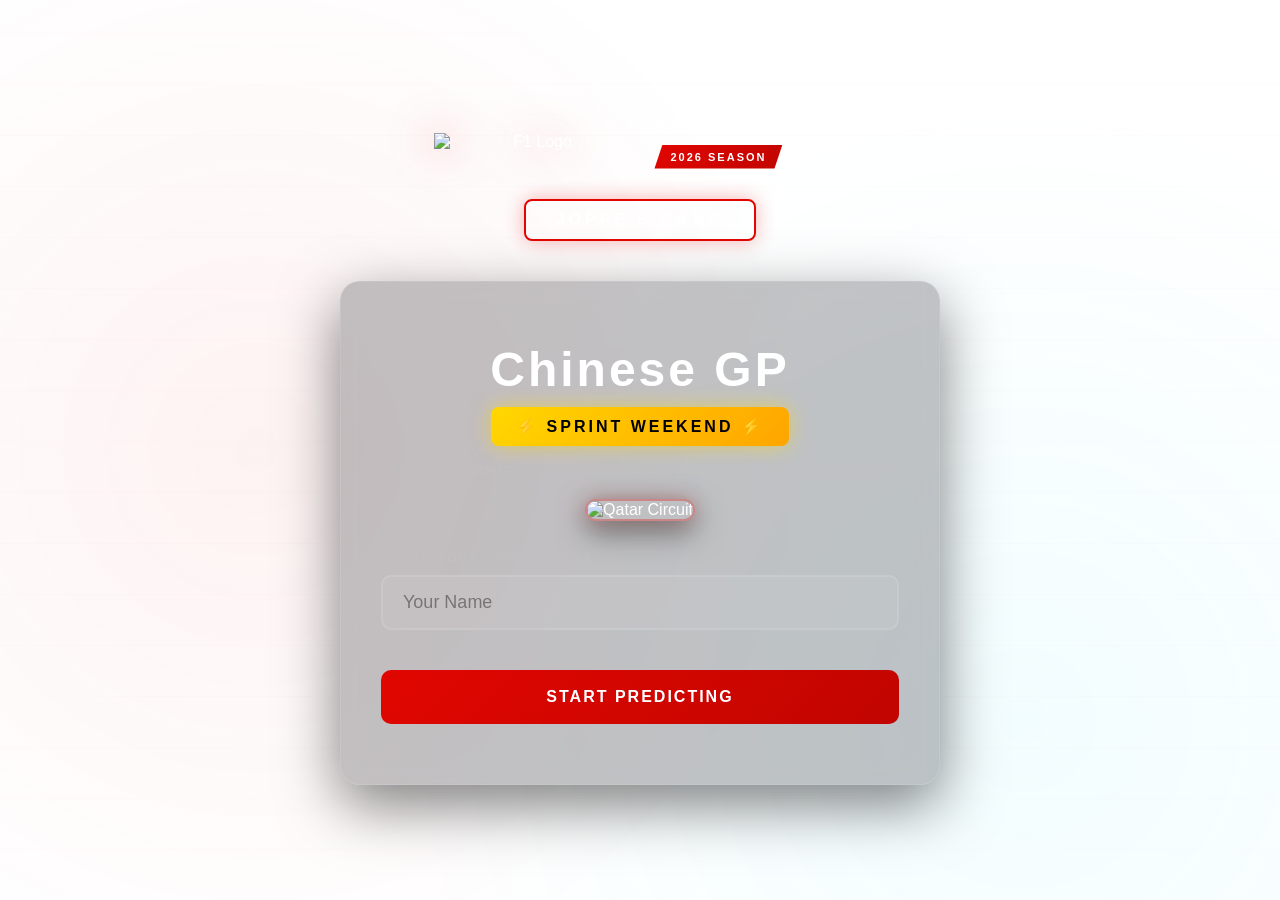
==== sprint-weekend/index.html @ e31f6240 "Update index.html" ====
<!DOCTYPE html>
<html lang="en">
<head>
    <meta charset="UTF-8">
    <meta name="viewport" content="width=device-width, initial-scale=1.0, maximum-scale=5.0, user-scalable=yes">
    <meta name="theme-color" content="#E10600">
    <meta name="description" content="QATAR Grand Prix Sprint Weekend Prediction Challenge">
    <title>Chinese GP - F1 Sprint Weekend Predictions</title>
    <link rel="stylesheet" href="styles.css">
</head>
<body>
    <div class="background-overlay"></div>
    <div class="racing-lines"></div>
    
    <div class="container">
        <!-- Welcome Screen -->
        <div class="screen active" id="welcomeScreen">
            <div class="logo-container">
                <div class="f1-header">
                    <img src="../F1.svg.png" alt="F1 Logo" class="f1-logo-img">
                    <div class="f1-logo">
                        <span class="prediction-text">PREDICTION</span>
                        <div class="season-badge">2026 SEASON</div>
                    </div>
                </div>
                <div class="gang-badge">JOPPE'S GANG</div>
            </div>
            
            <div class="welcome-card">
                <h1 class="glitch" data-text="QATAR GP">Chinese GP</h1>
                <div class="sprint-badge">⚡ SPRINT WEEKEND ⚡</div>
                <p class="subtitle">Enter your predictions for the Chinese GP. Lando sucks of mao zedick</p>
                <div class="circuit-image-container">
                    <img src="WhatsApp Image 2026-03-04 at 1.51.54 PM.jpeg" alt="Qatar Circuit" class="circuit-image">
                </div>
                
                <div class="input-group">
                    <label for="participantName">ENTER YOUR NAME CHIGGA</label>
                    <input type="text" id="participantName" placeholder="Your Name" autocomplete="off" required>
                    <div class="input-underline"></div>
                </div>
                
                <button class="btn-primary" onclick="startPrediction()">
                    <span>START PREDICTING</span>
                    <div class="btn-glow"></div>
                </button>
            </div>
        </div>

        <!-- Prediction Form Screen -->
        <div class="screen" id="predictionScreen">
            <div class="header">
                <div class="participant-info">
                    <span class="label">CHIGGA:</span>
                    <span class="name" id="displayName"></span>
                </div>
                <div class="progress-bar">
                    <div class="progress-fill" id="progressFill"></div>
                </div>
            </div>

            <!-- Tab Navigation -->
            <div class="tab-navigation">
                <button class="tab-btn active" data-tab="sprint" onclick="switchTab('sprint')">
                    <span class="tab-icon">⚡</span>
                    <span class="tab-text">SPRINT</span>
                </button>
                <button class="tab-btn" data-tab="race" onclick="switchTab('race')">
                    <span class="tab-icon">🏁</span>
                    <span class="tab-text">MAIN RACE</span>
                </button>
            </div>

            <!-- Question Navigation Bar -->
            <div class="question-nav-container">
                <div class="question-nav-scroll">
                    <div class="question-nav" id="questionNav"></div>
                </div>
            </div>

            <div class="form-content">
                <div class="question-card" id="questionCard">
                    <div class="question-number" id="questionNumber"></div>
                    <h2 class="question-title" id="questionTitle"></h2>
                    
                    <div class="drivers-grid" id="driversGrid"></div>
                    <div class="time-input-container" id="timeInputContainer" style="display: none;">
                        <div class="fixed-time-input">
                            <span class="time-prefix">1:</span>
                            <input type="text" id="timeInputSeconds" placeholder="12" maxlength="2" pattern="\d{2}">
                            <span class="time-dot">.</span>
                            <input type="text" id="timeInputMilliseconds" placeholder="246" maxlength="3" pattern="\d{3}">
                        </div>
                    </div>
                </div>

                <div class="navigation-buttons">
                    <button class="btn-secondary" id="prevBtn" onclick="previousQuestion()" style="display: none;">
                        <span>← PREVIOUS</span>
                    </button>
                    <button class="btn-primary" id="nextBtn" onclick="nextQuestion()">
                        <span id="nextBtnText">NEXT →</span>
                        <div class="btn-glow"></div>
                    </button>
                </div>
            </div>
        </div>

        <!-- Success Screen -->
        <div class="screen" id="successScreen">
            <div class="success-animation">
                <div class="checkered-flag">🏁</div>
                <h1 class="success-title">PREDICTIONS SUBMITTED!</h1>
                <p class="success-message">Your sprint weekend predictions have been recorded for the Chinese Grand Prix, Go Back to wanking ya twink ass chigger.</p>
                <p class="success-message">Good luck, hope you dont get fucked by a black guy - <span id="successName"></span> nigger.</p>
            </div>
        </div>
    </div>

    <script src="script.js"></script>
</body>
</html>
---- sprint-weekend/styles.css ----
* {
    margin: 0;
    padding: 0;
    box-sizing: border-box;
}

:root {
    --f1-red: #E10600;
    --f1-dark: #15151E;
    --f1-darker: #0A0A0F;
    --f1-light: #FFFFFF;
    --f1-gray: #38383F;
    --f1-silver: #C0C0C0;
    --neon-red: #FF0040;
    --neon-blue: #00D9FF;
    --sprint-yellow: #FFD700;
}

body {
    font-family: 'Segoe UI', Tahoma, Geneva, Verdana, sans-serif;
    background: 
        linear-gradient(135deg, rgba(21, 21, 30, 0.6) 0%, rgba(10, 10, 15, 0.6) 100%),
        url('../facebook_Kim_Jong_Un_'in_tears'.jpeg');
    background: 
        -webkit-linear-gradient(135deg, rgba(21, 21, 30, 0.6) 0%, rgba(10, 10, 15, 0.6) 100%),
        url('../facebook_Kim_Jong_Un_'in_tears'.jpeg');
    background-size: cover;
    background-position: center;
    background-attachment: fixed;
    background-repeat: no-repeat;
    color: var(--f1-light);
    min-height: 100vh;
    min-height: -webkit-fill-available;
    overflow-x: hidden;
    position: relative;
    -webkit-font-smoothing: antialiased;
    -moz-osx-font-smoothing: grayscale;
    touch-action: manipulation;
}

html {
    height: -webkit-fill-available;
}

.background-overlay {
    position: fixed;
    top: 0;
    left: 0;
    width: 100%;
    height: 100%;
    background: 
        -webkit-radial-gradient(circle at 20% 50%, rgba(225, 6, 0, 0.05) 0%, transparent 50%),
        -webkit-radial-gradient(circle at 80% 80%, rgba(0, 217, 255, 0.05) 0%, transparent 50%);
    background: 
        radial-gradient(circle at 20% 50%, rgba(225, 6, 0, 0.05) 0%, transparent 50%),
        radial-gradient(circle at 80% 80%, rgba(0, 217, 255, 0.05) 0%, transparent 50%);
    z-index: -1;
    -webkit-animation: pulse 8s ease-in-out infinite;
    animation: pulse 8s ease-in-out infinite;
}

@-webkit-keyframes pulse {
    0%, 100% { opacity: 0.5; }
    50% { opacity: 0.8; }
}

@keyframes pulse {
    0%, 100% { opacity: 0.5; }
    50% { opacity: 0.8; }
}

.racing-lines {
    position: fixed;
    top: 0;
    left: 0;
    width: 100%;
    height: 100%;
    background-image: 
        -webkit-repeating-linear-gradient(
            0deg,
            transparent,
            transparent 50px,
            rgba(225, 6, 0, 0.01) 50px,
            rgba(225, 6, 0, 0.01) 51px
        );
    background-image: 
        repeating-linear-gradient(
            0deg,
            transparent,
            transparent 50px,
            rgba(225, 6, 0, 0.01) 50px,
            rgba(225, 6, 0, 0.01) 51px
        );
    z-index: -1;
    -webkit-animation: scroll-lines 20s linear infinite;
    animation: scroll-lines 20s linear infinite;
}

@-webkit-keyframes scroll-lines {
    0% { -webkit-transform: translateY(0); transform: translateY(0); }
    100% { -webkit-transform: translateY(51px); transform: translateY(51px); }
}

@keyframes scroll-lines {
    0% { transform: translateY(0); }
    100% { transform: translateY(51px); }
}

.container {
    max-width: 1200px;
    margin: 0 auto;
    padding: 20px;
    min-height: 100vh;
    display: flex;
    align-items: center;
    justify-content: center;
}

.screen {
    display: none;
    width: 100%;
    animation: fadeIn 0.5s ease-in;
}

.screen.active {
    display: block;
}

@-webkit-keyframes fadeIn {
    from {
        opacity: 0;
        -webkit-transform: translateY(20px);
        transform: translateY(20px);
    }
    to {
        opacity: 1;
        -webkit-transform: translateY(0);
        transform: translateY(0);
    }
}

@keyframes fadeIn {
    from {
        opacity: 0;
        transform: translateY(20px);
    }
    to {
        opacity: 1;
        transform: translateY(0);
    }
}

.logo-container {
    text-align: center;
    margin-bottom: 40px;
}

.f1-header {
    display: flex;
    align-items: center;
    justify-content: center;
    gap: 20px;
    margin-bottom: 20px;
}

.f1-logo {
    display: flex;
    flex-direction: column;
    align-items: flex-start;
    gap: 8px;
}

.f1-logo-img {
    width: 200px;
    height: auto;
    -webkit-filter: drop-shadow(0 0 20px rgba(225, 6, 0, 0.5));
    filter: drop-shadow(0 0 20px rgba(225, 6, 0, 0.5));
    -webkit-animation: logoGlow 3s ease-in-out infinite;
    animation: logoGlow 3s ease-in-out infinite;
}

@-webkit-keyframes logoGlow {
    0%, 100% {
        -webkit-filter: drop-shadow(0 0 20px rgba(225, 6, 0, 0.5));
        filter: drop-shadow(0 0 20px rgba(225, 6, 0, 0.5));
    }
    50% {
        -webkit-filter: drop-shadow(0 0 30px rgba(225, 6, 0, 0.8));
        filter: drop-shadow(0 0 30px rgba(225, 6, 0, 0.8));
    }
}

@keyframes logoGlow {
    0%, 100% {
        filter: drop-shadow(0 0 20px rgba(225, 6, 0, 0.5));
    }
    50% {
        filter: drop-shadow(0 0 30px rgba(225, 6, 0, 0.8));
    }
}

.prediction-text {
    display: block;
    font-size: 18px;
    font-weight: 700;
    letter-spacing: 8px;
    color: var(--f1-light);
}

.season-badge {
    display: inline-block;
    padding: 6px 16px;
    background: -webkit-linear-gradient(135deg, var(--f1-red), #C10500);
    background: linear-gradient(135deg, var(--f1-red), #C10500);
    color: var(--f1-light);
    font-size: 11px;
    font-weight: 700;
    letter-spacing: 2px;
    clip-path: polygon(8px 0, 100% 0, calc(100% - 8px) 100%, 0 100%);
}

.gang-badge {
    display: inline-block;
    margin-top: 10px;
    padding: 10px 30px;
    background: rgba(255, 255, 255, 0.1);
    border: 2px solid var(--f1-red);
    color: var(--f1-light);
    font-size: 16px;
    font-weight: 700;
    letter-spacing: 4px;
    border-radius: 8px;
    box-shadow: 0 0 20px rgba(225, 6, 0, 0.3);
}

/* Sprint Badge */
.sprint-badge {
    display: block;
    text-align: center;
    padding: 10px 25px;
    background: linear-gradient(135deg, var(--sprint-yellow), #FFA500);
    color: #000;
    font-size: 16px;
    font-weight: 900;
    letter-spacing: 3px;
    border-radius: 8px;
    margin: 0 auto 15px auto;
    box-shadow: 0 0 20px rgba(255, 215, 0, 0.5);
    animation: sprintPulse 2s ease-in-out infinite;
    width: fit-content;
}

@keyframes sprintPulse {
    0%, 100% {
        box-shadow: 0 0 20px rgba(255, 215, 0, 0.5);
    }
    50% {
        box-shadow: 0 0 30px rgba(255, 215, 0, 0.8);
    }
}

.welcome-card {
    background: rgba(56, 56, 63, 0.3);
    backdrop-filter: blur(10px);
    -webkit-backdrop-filter: blur(10px);
    border: 1px solid rgba(255, 255, 255, 0.1);
    border-radius: 20px;
    padding: 60px 40px;
    max-width: 600px;
    margin: 0 auto;
    box-shadow: 0 20px 60px rgba(0, 0, 0, 0.5);
}

.glitch {
    font-size: 48px;
    font-weight: 900;
    text-align: center;
    margin-bottom: 10px;
    position: relative;
    color: var(--f1-light);
    letter-spacing: 3px;
}

.subtitle {
    text-align: center;
    color: var(--f1-silver);
    margin-bottom: 20px;
    font-size: 16px;
}

.circuit-image-container {
    text-align: center;
    margin-bottom: 30px;
}

.circuit-image {
    max-width: 100%;
    height: auto;
    border-radius: 12px;
    border: 2px solid rgba(225, 6, 0, 0.3);
    box-shadow: 0 10px 30px rgba(0, 0, 0, 0.5), 0 0 20px rgba(225, 6, 0, 0.2);
    -webkit-transition: all 0.3s ease;
    transition: all 0.3s ease;
}

.circuit-image:hover {
    border-color: var(--f1-red);
    box-shadow: 0 15px 40px rgba(0, 0, 0, 0.6), 0 0 30px rgba(225, 6, 0, 0.4);
    -webkit-transform: scale(1.02);
    transform: scale(1.02);
}

.input-group {
    margin-bottom: 40px;
    position: relative;
}

.input-group label {
    display: block;
    margin-bottom: 10px;
    font-size: 12px;
    font-weight: 700;
    letter-spacing: 2px;
    color: var(--f1-silver);
}

.input-group input {
    width: 100%;
    padding: 15px 20px;
    background: rgba(255, 255, 255, 0.05);
    border: 2px solid rgba(255, 255, 255, 0.1);
    border-radius: 10px;
    color: var(--f1-light);
    font-size: 18px;
    -webkit-transition: all 0.3s ease;
    transition: all 0.3s ease;
    -webkit-appearance: none;
    appearance: none;
}

.input-group input:focus {
    outline: none;
    border-color: var(--f1-red);
    background: rgba(225, 6, 0, 0.1);
    box-shadow: 0 0 20px rgba(225, 6, 0, 0.3);
}

@media screen and (max-width: 768px) {
    .input-group input,
    .time-input-container input {
        font-size: 16px;
    }
}

.btn-primary, .btn-secondary {
    position: relative;
    padding: 18px 40px;
    font-size: 16px;
    font-weight: 700;
    letter-spacing: 2px;
    border: none;
    border-radius: 10px;
    cursor: pointer;
    overflow: hidden;
    -webkit-transition: all 0.3s ease;
    transition: all 0.3s ease;
}

.btn-primary {
    background: -webkit-linear-gradient(135deg, var(--f1-red), #C10500);
    background: linear-gradient(135deg, var(--f1-red), #C10500);
    color: var(--f1-light);
    width: 100%;
}

.btn-primary:hover {
    -webkit-transform: translateY(-2px);
    transform: translateY(-2px);
    box-shadow: 0 10px 30px rgba(225, 6, 0, 0.4);
}

.btn-primary:active {
    -webkit-transform: translateY(0);
    transform: translateY(0);
}

.btn-glow {
    position: absolute;
    top: 0;
    left: -100%;
    width: 100%;
    height: 100%;
    background: -webkit-linear-gradient(90deg, transparent, rgba(255, 255, 255, 0.3), transparent);
    background: linear-gradient(90deg, transparent, rgba(255, 255, 255, 0.3), transparent);
    -webkit-transition: left 0.5s;
    transition: left 0.5s;
}

.btn-primary:hover .btn-glow {
    left: 100%;
}

.btn-secondary {
    background: rgba(255, 255, 255, 0.1);
    color: var(--f1-light);
    border: 2px solid rgba(255, 255, 255, 0.2);
}

.btn-secondary:hover {
    background: rgba(255, 255, 255, 0.15);
    border-color: rgba(255, 255, 255, 0.3);
}

.header {
    margin-bottom: 40px;
}

.participant-info {
    display: flex;
    align-items: center;
    gap: 15px;
    margin-bottom: 20px;
}

.participant-info .label {
    font-size: 12px;
    font-weight: 700;
    letter-spacing: 2px;
    color: var(--f1-silver);
}

.participant-info .name {
    font-size: 24px;
    font-weight: 700;
    color: var(--f1-red);
}

.progress-bar {
    width: 100%;
    height: 6px;
    background: rgba(255, 255, 255, 0.1);
    border-radius: 3px;
    overflow: hidden;
}

.progress-fill {
    height: 100%;
    background: -webkit-linear-gradient(90deg, var(--f1-red), var(--neon-red));
    background: linear-gradient(90deg, var(--f1-red), var(--neon-red));
    -webkit-transition: width 0.3s ease;
    transition: width 0.3s ease;
    box-shadow: 0 0 10px var(--f1-red);
}

/* Tab Navigation */
.tab-navigation {
    display: flex;
    gap: 15px;
    margin-bottom: 20px;
    justify-content: center;
}

.tab-btn {
    flex: 1;
    max-width: 250px;
    padding: 18px 30px;
    background: rgba(255, 255, 255, 0.05);
    border: 2px solid rgba(255, 255, 255, 0.1);
    border-radius: 12px;
    color: var(--f1-silver);
    font-size: 16px;
    font-weight: 700;
    letter-spacing: 2px;
    cursor: pointer;
    transition: all 0.3s ease;
    display: flex;
    align-items: center;
    justify-content: center;
    gap: 10px;
}

.tab-btn:hover {
    border-color: var(--f1-red);
    background: rgba(225, 6, 0, 0.1);
    transform: translateY(-2px);
}

.tab-btn.active {
    background: linear-gradient(135deg, var(--f1-red), #C10500);
    border-color: var(--f1-red);
    color: var(--f1-light);
    box-shadow: 0 0 20px rgba(225, 6, 0, 0.5);
}

.tab-icon {
    font-size: 24px;
}

.tab-text {
    font-size: 14px;
}

.question-nav-container {
    margin: 20px 0;
    padding: 0 10px;
}

.question-nav-scroll {
    overflow-x: auto;
    overflow-y: hidden;
    scrollbar-width: thin;
    scrollbar-color: var(--f1-red) rgba(255, 255, 255, 0.1);
}

.question-nav-scroll::-webkit-scrollbar {
    height: 6px;
}

.question-nav-scroll::-webkit-scrollbar-track {
    background: rgba(255, 255, 255, 0.1);
    border-radius: 3px;
}

.question-nav-scroll::-webkit-scrollbar-thumb {
    background: var(--f1-red);
    border-radius: 3px;
}

.question-nav {
    display: flex;
    gap: 8px;
    padding: 10px 0;
    min-width: min-content;
}

.question-nav-item {
    min-width: 45px;
    height: 45px;
    display: flex;
    align-items: center;
    justify-content: center;
    background: rgba(255, 255, 255, 0.05);
    border: 2px solid rgba(255, 255, 255, 0.1);
    border-radius: 8px;
    color: var(--f1-silver);
    font-size: 12px;
    font-weight: 700;
    cursor: pointer;
    -webkit-transition: all 0.3s ease;
    transition: all 0.3s ease;
    position: relative;
    overflow: hidden;
}

.question-nav-item:hover {
    border-color: var(--f1-red);
    background: rgba(225, 6, 0, 0.1);
    -webkit-transform: translateY(-2px);
    transform: translateY(-2px);
}

.question-nav-item.active {
    background: -webkit-linear-gradient(135deg, var(--f1-red), #C10500);
    background: linear-gradient(135deg, var(--f1-red), #C10500);
    border-color: var(--f1-red);
    color: var(--f1-light);
    box-shadow: 0 0 15px rgba(225, 6, 0, 0.5);
}

.question-nav-item.completed {
    background: rgba(0, 255, 0, 0.1);
    border-color: rgba(0, 255, 0, 0.3);
    color: var(--f1-light);
}

.question-nav-item.completed::after {
    content: '✓';
    position: absolute;
    top: 2px;
    right: 2px;
    font-size: 10px;
    color: #00ff00;
}

.question-card {
    background: rgba(56, 56, 63, 0.3);
    backdrop-filter: blur(10px);
    -webkit-backdrop-filter: blur(10px);
    border: 1px solid rgba(255, 255, 255, 0.1);
    border-radius: 20px;
    padding: 40px;
    margin-bottom: 30px;
    box-shadow: 0 20px 60px rgba(0, 0, 0, 0.5);
}

.question-number {
    font-size: 14px;
    font-weight: 700;
    letter-spacing: 2px;
    color: var(--f1-red);
    margin-bottom: 15px;
    text-align: center;
}

.question-title {
    font-size: 32px;
    font-weight: 700;
    margin-bottom: 30px;
    color: var(--f1-light);
    text-align: center;
}

.drivers-grid {
    display: grid;
    grid-template-columns: repeat(auto-fill, minmax(200px, 1fr));
    gap: 15px;
}

.driver-card {
    background: rgba(255, 255, 255, 0.05);
    border: 2px solid rgba(255, 255, 255, 0.1);
    border-radius: 12px;
    padding: 20px;
    cursor: pointer;
    -webkit-transition: all 0.3s ease;
    transition: all 0.3s ease;
    position: relative;
    overflow: hidden;
    min-height: 44px;
    display: flex;
    flex-direction: column;
    align-items: flex-start;
}

.driver-card::before {
    content: '';
    position: absolute;
    top: 0;
    left: -100%;
    width: 100%;
    height: 100%;
    background: -webkit-linear-gradient(90deg, transparent, rgba(225, 6, 0, 0.1), transparent);
    background: linear-gradient(90deg, transparent, rgba(225, 6, 0, 0.1), transparent);
    -webkit-transition: left 0.5s;
    transition: left 0.5s;
}

.driver-card:hover::before {
    left: 100%;
}

.driver-card:hover {
    border-color: var(--f1-red);
    -webkit-transform: translateY(-5px);
    transform: translateY(-5px);
    box-shadow: 0 10px 30px rgba(225, 6, 0, 0.3);
}

.driver-card.selected {
    background: -webkit-linear-gradient(135deg, rgba(225, 6, 0, 0.3), rgba(193, 5, 0, 0.3));
    background: linear-gradient(135deg, rgba(225, 6, 0, 0.3), rgba(193, 5, 0, 0.3));
    border-color: var(--f1-red);
    box-shadow: 0 0 20px rgba(225, 6, 0, 0.5);
}

.driver-number {
    font-size: 36px;
    font-weight: 900;
    color: var(--f1-red);
    line-height: 1;
    margin-bottom: 5px;
}

.driver-header {
    display: flex;
    align-items: center;
    gap: 15px;
    margin-bottom: 10px;
}

.driver-image {
    width: 70px;
    height: 70px;
    object-fit: cover;
    border-radius: 8px;
}

.driver-info {
    width: 100%;
}

.driver-name {
    font-size: 16px;
    font-weight: 700;
    color: var(--f1-light);
    text-transform: uppercase;
    line-height: 1.2;
}

.driver-team {
    font-size: 12px;
    color: var(--f1-silver);
    margin-top: 5px;
    line-height: 1.2;
}

.time-input-container {
    max-width: 400px;
    margin: 0 auto;
}

.fixed-time-input {
    display: flex;
    align-items: center;
    justify-content: center;
    gap: 8px;
    background: rgba(0, 0, 0, 0.4);
    border: 2px solid rgba(225, 6, 0, 0.3);
    border-radius: 12px;
    padding: 30px 40px;
    font-size: 48px;
    font-weight: 900;
    letter-spacing: 4px;
    color: var(--f1-light);
    box-shadow: 0 10px 40px rgba(0, 0, 0, 0.5), inset 0 0 20px rgba(225, 6, 0, 0.1);
    -webkit-transition: all 0.3s ease;
    transition: all 0.3s ease;
}

.fixed-time-input:focus-within {
    border-color: var(--f1-red);
    box-shadow: 0 10px 40px rgba(225, 6, 0, 0.4), inset 0 0 20px rgba(225, 6, 0, 0.2);
}

.time-prefix {
    color: var(--f1-red);
    font-weight: 900;
    user-select: none;
    text-shadow: 0 0 10px rgba(225, 6, 0, 0.5);
    font-size: 48px;
}

.time-dot {
    color: var(--f1-red);
    font-weight: 900;
    user-select: none;
    text-shadow: 0 0 10px rgba(225, 6, 0, 0.5);
    font-size: 48px;
}

.fixed-time-input input {
    background: transparent;
    border: none;
    outline: none;
    color: var(--f1-light);
    font-size: 48px;
    font-weight: 900;
    letter-spacing: 4px;
    text-align: center;
    font-family: inherit;
    text-shadow: 0 0 10px rgba(255, 255, 255, 0.3);
}

#timeInputSeconds {
    width: 80px;
}

#timeInputMilliseconds {
    width: 120px;
}

.fixed-time-input input::placeholder {
    color: rgba(255, 255, 255, 0.2);
    font-weight: 700;
}

.navigation-buttons {
    display: flex;
    gap: 20px;
    justify-content: space-between;
}

.navigation-buttons .btn-primary,
.navigation-buttons .btn-secondary {
    flex: 1;
}

.success-animation {
    text-align: center;
    max-width: 600px;
    margin: 0 auto;
    padding: 60px 40px;
}

.checkered-flag {
    font-size: 120px;
    -webkit-animation: wave 1s ease-in-out infinite;
    animation: wave 1s ease-in-out infinite;
    display: inline-block;
}

@-webkit-keyframes wave {
    0%, 100% { -webkit-transform: rotate(-10deg); transform: rotate(-10deg); }
    50% { -webkit-transform: rotate(10deg); transform: rotate(10deg); }
}

@keyframes wave {
    0%, 100% { transform: rotate(-10deg); }
    50% { transform: rotate(10deg); }
}

.success-title {
    font-size: 48px;
    font-weight: 900;
    color: var(--f1-red);
    margin: 30px 0 20px;
    letter-spacing: 2px;
}

.success-message {
    font-size: 18px;
    color: var(--f1-silver);
    margin-bottom: 15px;
}

.success-message span {
    color: var(--f1-light);
    font-weight: 700;
}

.success-animation .btn-primary {
    margin-top: 40px;
    max-width: 400px;
}

/* Responsive Design */
@media (max-width: 768px) {
    body.welcome-active {
        background-attachment: scroll;
        overflow: hidden;
        position: fixed;
        width: 100%;
        height: 100vh;
    }
    .container {
        padding: 15px;
    }
    
    .f1-header {
        flex-direction: column;
        gap: 15px;
    }
    
    .f1-logo {
        align-items: center;
    }
    
    .f1-logo-img {
        width: 150px;
    }
    
    .prediction-text {
        font-size: 16px;
        letter-spacing: 6px;
    }
    
    .season-badge {
        font-size: 10px;
        letter-spacing: 2px;
        padding: 5px 14px;
    }
    
    .gang-badge {
        font-size: 14px;
        letter-spacing: 3px;
        padding: 8px 24px;
    }
    
    .sprint-badge {
        font-size: 14px;
        letter-spacing: 2px;
        padding: 8px 20px;
    }
    
    .tab-navigation {
        gap: 10px;
    }
    
    .tab-btn {
        padding: 15px 20px;
        font-size: 14px;
    }
    
    .tab-icon {
        font-size: 20px;
    }
    
    .tab-text {
        font-size: 12px;
    }
    
    .question-nav-container {
        margin: 15px 0;
        padding: 0 5px;
    }
    
    .question-nav-item {
        min-width: 40px;
        height: 40px;
        font-size: 11px;
    }
    
    .welcome-card {
        padding: 40px 25px;
        border-radius: 15px;
    }
    
    .circuit-image {
        max-width: 100%;
        border-radius: 10px;
    }
    
    .glitch {
        font-size: 28px;
        letter-spacing: 2px;
    }
    
    .subtitle {
        font-size: 14px;
    }
    
    .input-group input {
        padding: 12px 15px;
        font-size: 16px;
    }
    
    .btn-primary, .btn-secondary {
        padding: 15px 30px;
        font-size: 14px;
        letter-spacing: 1.5px;
    }
    
    .participant-info .name {
        font-size: 20px;
    }
    
    .question-card {
        padding: 25px 15px;
        border-radius: 15px;
    }
    
    .question-number {
        font-size: 12px;
        letter-spacing: 1.5px;
    }
    
    .question-title {
        font-size: 22px;
        margin-bottom: 25px;
    }
    
    .drivers-grid {
        grid-template-columns: repeat(2, 1fr);
        gap: 10px;
    }
    
    .driver-card {
        padding: 12px;
    }
    
    .driver-header {
        gap: 10px;
        margin-bottom: 8px;
    }
    
    .driver-number {
        font-size: 24px;
    }
    
    .driver-image {
        width: 45px;
        height: 45px;
    }
    
    .driver-name {
        font-size: 12px;
    }
    
    .driver-team {
        font-size: 10px;
    }
    
    .time-input-container input {
        font-size: 20px;
        padding: 15px;
    }
    
    .navigation-buttons {
        flex-direction: column;
        gap: 10px;
    }
    
    .success-animation {
        padding: 40px 20px;
    }
    
    .checkered-flag {
        font-size: 80px;
    }
    
    .success-title {
        font-size: 28px;
        letter-spacing: 1px;
    }
    
    .success-message {
        font-size: 16px;
    }
}

@media (max-width: 480px) {
    .container {
        padding: 10px;
    }
    
    .f1-logo-img {
        width: 120px;
    }
    
    .question-nav-container {
        margin: 10px 0;
        padding: 0;
    }
    
    .question-nav {
        gap: 6px;
    }
    
    .question-nav-item {
        min-width: 38px;
        height: 38px;
        font-size: 10px;
    }
    
    .prediction-text {
        font-size: 14px;
        letter-spacing: 4px;
    }
    
    .season-badge {
        font-size: 9px;
        letter-spacing: 1.5px;
        padding: 4px 12px;
    }
    
    .gang-badge {
        font-size: 12px;
        letter-spacing: 2px;
        padding: 6px 20px;
    }
    
    .sprint-badge {
        font-size: 12px;
        letter-spacing: 2px;
        padding: 6px 18px;
    }
    
    .tab-navigation {
        flex-direction: column;
        gap: 8px;
    }
    
    .tab-btn {
        max-width: 100%;
        padding: 12px 20px;
    }
    
    .welcome-card {
        padding: 30px 20px;
    }
    
    .glitch {
        font-size: 24px;
        letter-spacing: 1px;
    }
    
    .subtitle {
        font-size: 13px;
        margin-bottom: 15px;
    }
    
    .circuit-image-container {
        margin-bottom: 20px;
    }
    
    .circuit-image {
        max-width: 100%;
        border-radius: 8px;
    }
    
    .input-group {
        margin-bottom: 30px;
    }
    
    .input-group label {
        font-size: 11px;
    }
    
    .question-card {
        padding: 20px 12px;
    }
    
    .question-title {
        font-size: 20px;
        margin-bottom: 20px;
    }
    
    .drivers-grid {
        grid-template-columns: 1fr;
        gap: 8px;
    }
    
    .driver-card {
        padding: 15px;
        display: flex;
        flex-direction: row;
        align-items: center;
        gap: 15px;
        position: relative;
    }
    
    .driver-header {
        display: flex;
        flex-direction: row;
        align-items: center;
        justify-content: space-between;
        gap: 0;
        margin-bottom: 0;
        min-width: auto;
        width: 100%;
        order: 0;
    }
    
    .driver-number {
        font-size: 42px;
        margin-bottom: 0;
        min-width: auto;
        text-align: left;
        order: 1;
    }
    
    .driver-image {
        width: 70px;
        height: 70px;
        margin-bottom: 0;
        flex-shrink: 0;
        order: 2;
    }
    
    .driver-info {
        flex: 1;
        text-align: left;
        position: absolute;
        left: 80px;
        top: 50%;
        transform: translateY(-50%);
    }
    
    .driver-name {
        font-size: 14px;
    }
    
    .driver-team {
        font-size: 11px;
    }
    
    .time-input-container input {
        font-size: 28px;
    }
    
    #timeInputSeconds {
        width: 70px;
    }
    
    #timeInputMilliseconds {
        width: 100px;
    }
    
    .fixed-time-input {
        font-size: 28px;
        padding: 20px 15px;
        gap: 4px;
    }
    
    .time-prefix,
    .time-dot {
        font-size: 28px;
    }
    
    .btn-primary, .btn-secondary {
        padding: 14px 25px;
        font-size: 13px;
    }
    
    .checkered-flag {
        font-size: 60px;
    }
    
    .success-title {
        font-size: 24px;
        margin: 20px 0 15px;
    }
    
    .success-message {
        font-size: 15px;
    }
}
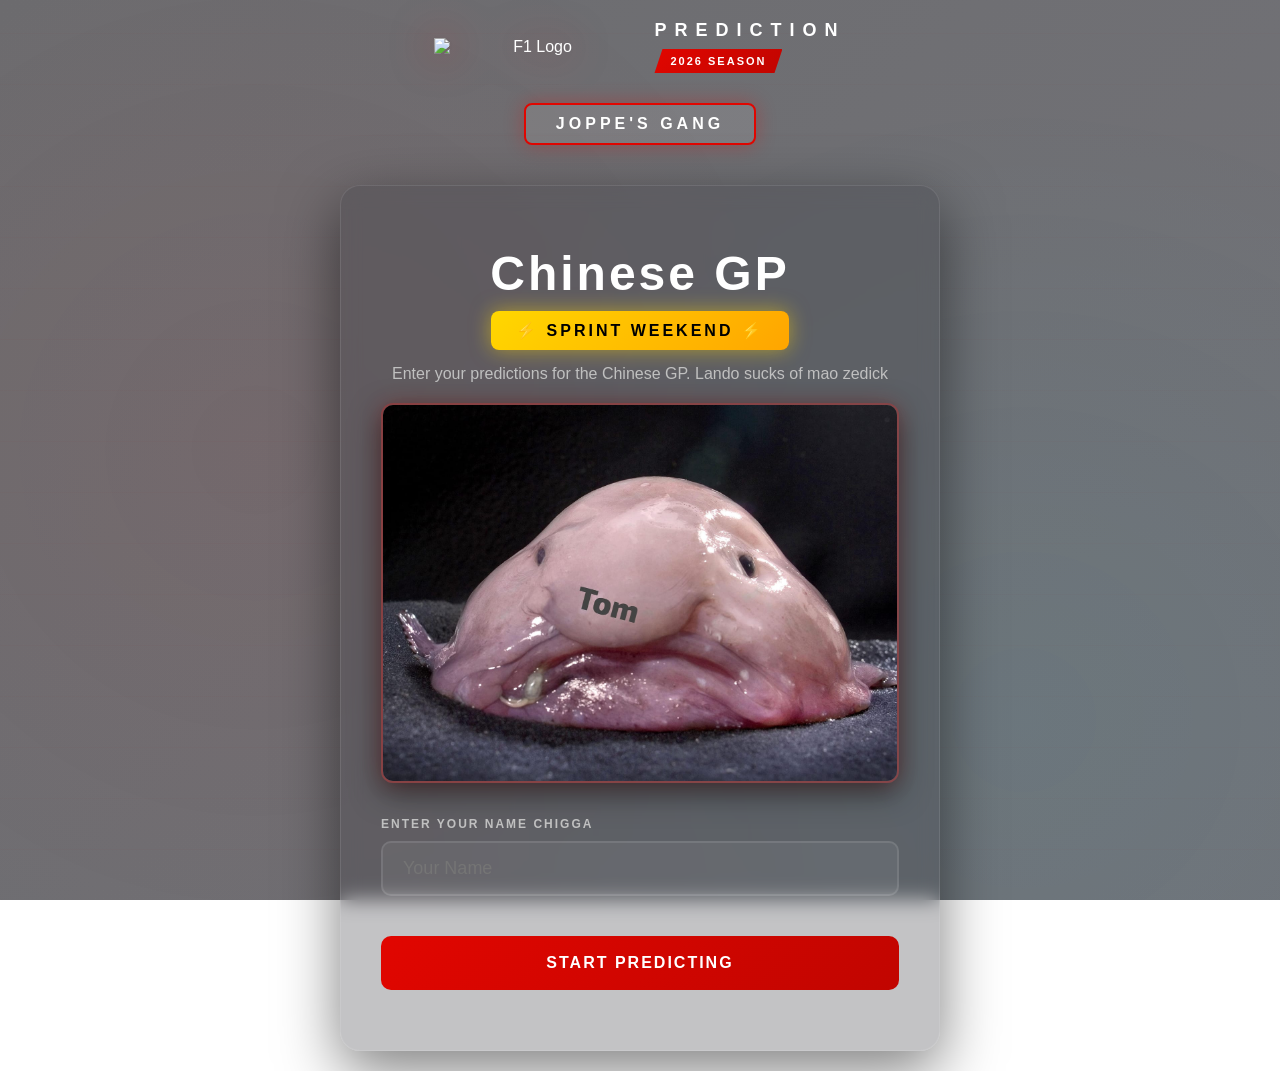
==== commit 6f8d8f1c: "Update image source path in index.html" ====
--- a/sprint-weekend/index.html
+++ b/sprint-weekend/index.html
@@ -31,7 +31,7 @@
                 <div class="sprint-badge">⚡ SPRINT WEEKEND ⚡</div>
                 <p class="subtitle">Enter your predictions for the Chinese GP. Lando sucks of mao zedick</p>
                 <div class="circuit-image-container">
-                    <img src="WhatsApp Image 2026-03-04 at 1.51.54 PM.jpeg" alt="Qatar Circuit" class="circuit-image">
+                    <img src="../WhatsApp Image 2026-03-04 at 1.51.54 PM.jpeg" alt="Qatar Circuit" class="circuit-image">
                 </div>
                 
                 <div class="input-group">
--- a/sprint-weekend/styles.css
+++ b/sprint-weekend/styles.css
@@ -20,10 +20,10 @@
     font-family: 'Segoe UI', Tahoma, Geneva, Verdana, sans-serif;
     background: 
         linear-gradient(135deg, rgba(21, 21, 30, 0.6) 0%, rgba(10, 10, 15, 0.6) 100%),
-        url('../facebook_Kim_Jong_Un_'in_tears'.jpeg');
+        url('facebook_Kim_Jong_Un_in_tears.jpeg');
     background: 
         -webkit-linear-gradient(135deg, rgba(21, 21, 30, 0.6) 0%, rgba(10, 10, 15, 0.6) 100%),
-        url('../facebook_Kim_Jong_Un_'in_tears'.jpeg');
+        url('facebook_Kim_Jong_Un_in_tears.jpeg');
     background-size: cover;
     background-position: center;
     background-attachment: fixed;
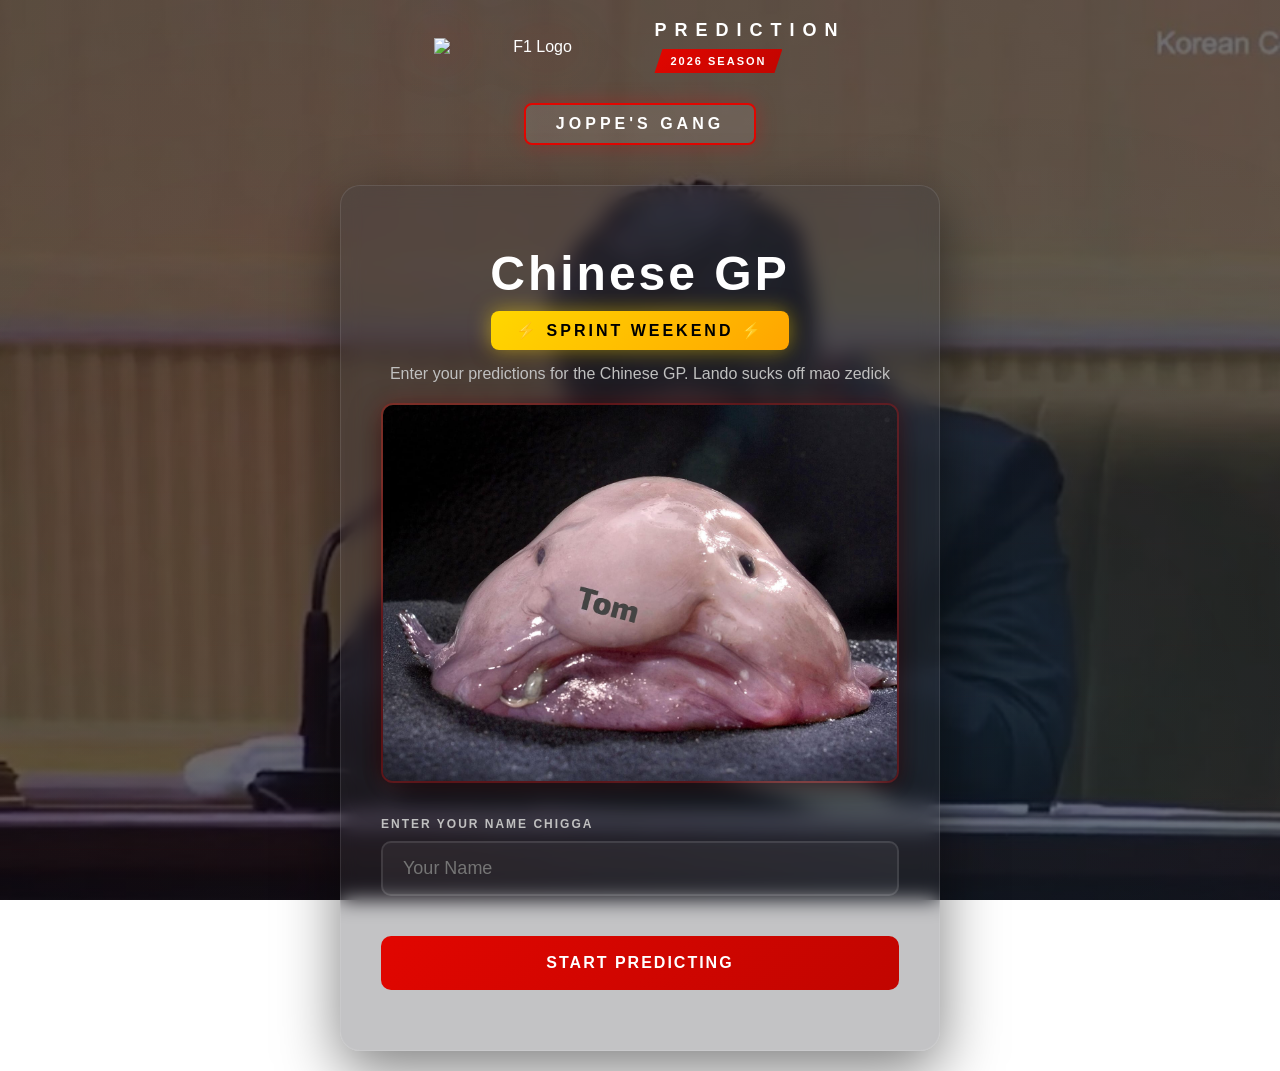
==== commit 495e5fe0: "Fix typo in subtitle text" ====
--- a/sprint-weekend/index.html
+++ b/sprint-weekend/index.html
@@ -29,7 +29,7 @@
             <div class="welcome-card">
                 <h1 class="glitch" data-text="QATAR GP">Chinese GP</h1>
                 <div class="sprint-badge">⚡ SPRINT WEEKEND ⚡</div>
-                <p class="subtitle">Enter your predictions for the Chinese GP. Lando sucks of mao zedick</p>
+                <p class="subtitle">Enter your predictions for the Chinese GP. Lando sucks off mao zedick</p>
                 <div class="circuit-image-container">
                     <img src="../WhatsApp Image 2026-03-04 at 1.51.54 PM.jpeg" alt="Qatar Circuit" class="circuit-image">
                 </div>
--- a/sprint-weekend/styles.css
+++ b/sprint-weekend/styles.css
@@ -20,10 +20,10 @@
     font-family: 'Segoe UI', Tahoma, Geneva, Verdana, sans-serif;
     background: 
         linear-gradient(135deg, rgba(21, 21, 30, 0.6) 0%, rgba(10, 10, 15, 0.6) 100%),
-        url('facebook_Kim_Jong_Un_in_tears.jpeg');
+        url('../facebook_Kim_Jong_Un_in_tears.jpeg');
     background: 
         -webkit-linear-gradient(135deg, rgba(21, 21, 30, 0.6) 0%, rgba(10, 10, 15, 0.6) 100%),
-        url('facebook_Kim_Jong_Un_in_tears.jpeg');
+        url('../facebook_Kim_Jong_Un_in_tears.jpeg');
     background-size: cover;
     background-position: center;
     background-attachment: fixed;
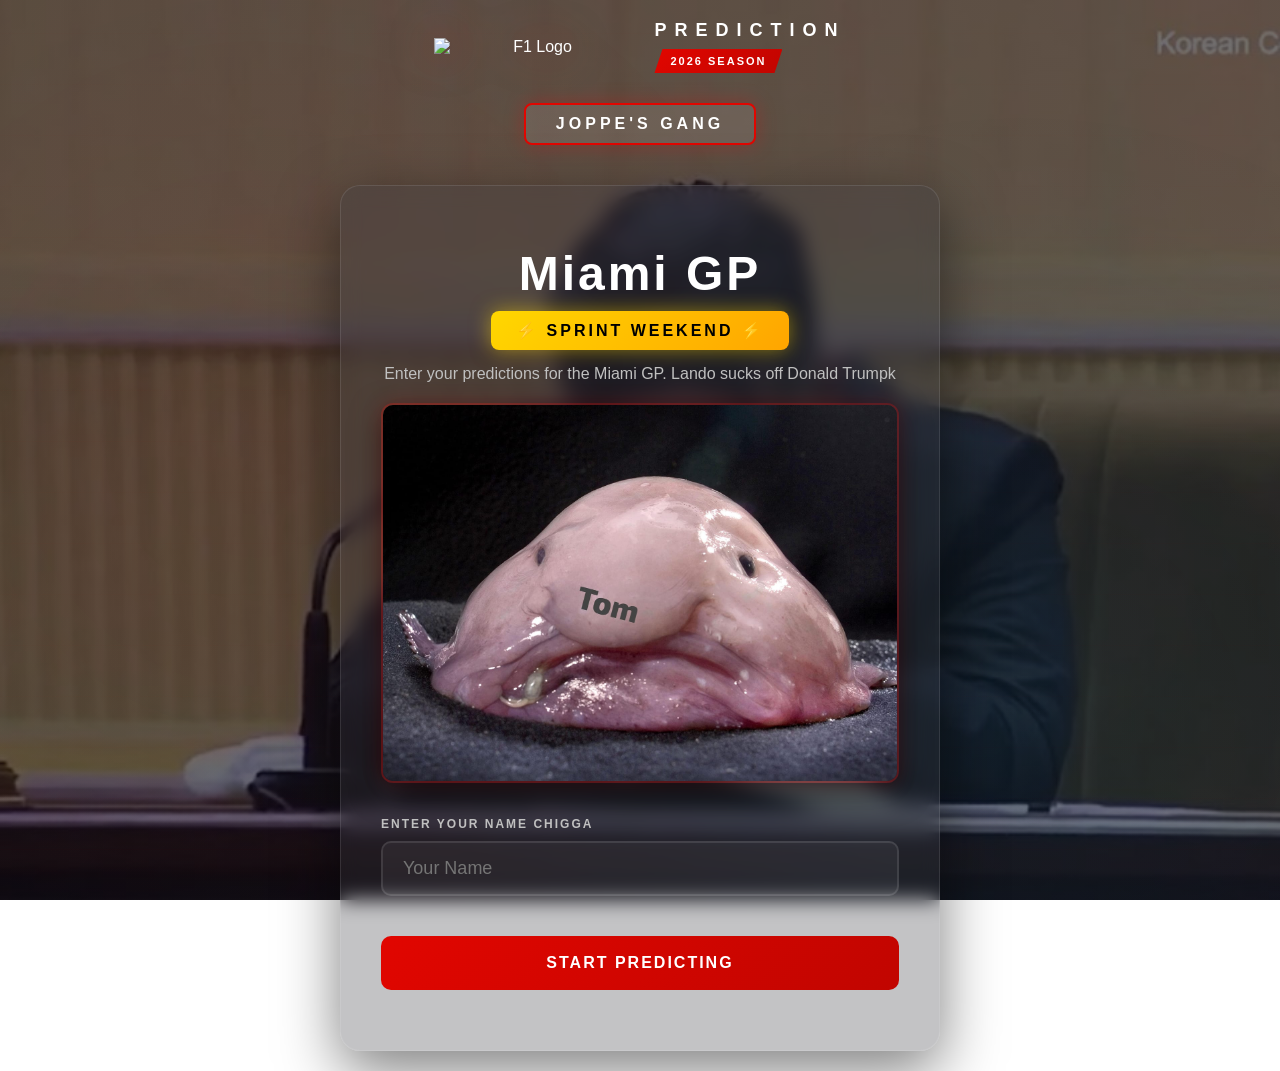
==== commit e8245a3e: "Update titles and subtitles for Miami GP" ====
--- a/sprint-weekend/index.html
+++ b/sprint-weekend/index.html
@@ -5,7 +5,7 @@
     <meta name="viewport" content="width=device-width, initial-scale=1.0, maximum-scale=5.0, user-scalable=yes">
     <meta name="theme-color" content="#E10600">
     <meta name="description" content="QATAR Grand Prix Sprint Weekend Prediction Challenge">
-    <title>Chinese GP - F1 Sprint Weekend Predictions</title>
+    <title>Miami GP - F1 Sprint Weekend Predictions</title>
     <link rel="stylesheet" href="styles.css">
 </head>
 <body>
@@ -27,9 +27,9 @@
             </div>
             
             <div class="welcome-card">
-                <h1 class="glitch" data-text="QATAR GP">Chinese GP</h1>
+                <h1 class="glitch" data-text="QATAR GP">Miami GP</h1>
                 <div class="sprint-badge">⚡ SPRINT WEEKEND ⚡</div>
-                <p class="subtitle">Enter your predictions for the Chinese GP. Lando sucks off mao zedick</p>
+                <p class="subtitle">Enter your predictions for the Miami GP. Lando sucks off Donald Trumpk</p>
                 <div class="circuit-image-container">
                     <img src="../WhatsApp Image 2026-03-04 at 1.51.54 PM.jpeg" alt="Qatar Circuit" class="circuit-image">
                 </div>
@@ -111,7 +111,7 @@
             <div class="success-animation">
                 <div class="checkered-flag">🏁</div>
                 <h1 class="success-title">PREDICTIONS SUBMITTED!</h1>
-                <p class="success-message">Your sprint weekend predictions have been recorded for the Chinese Grand Prix, Go Back to wanking ya twink ass chigger.</p>
+                <p class="success-message">Your sprint weekend predictions have been recorded for the Miami Grand Prix, Go Back to wanking ya twink ass chigger.</p>
                 <p class="success-message">Good luck, hope you dont get fucked by a black guy - <span id="successName"></span> nigger.</p>
             </div>
         </div>
